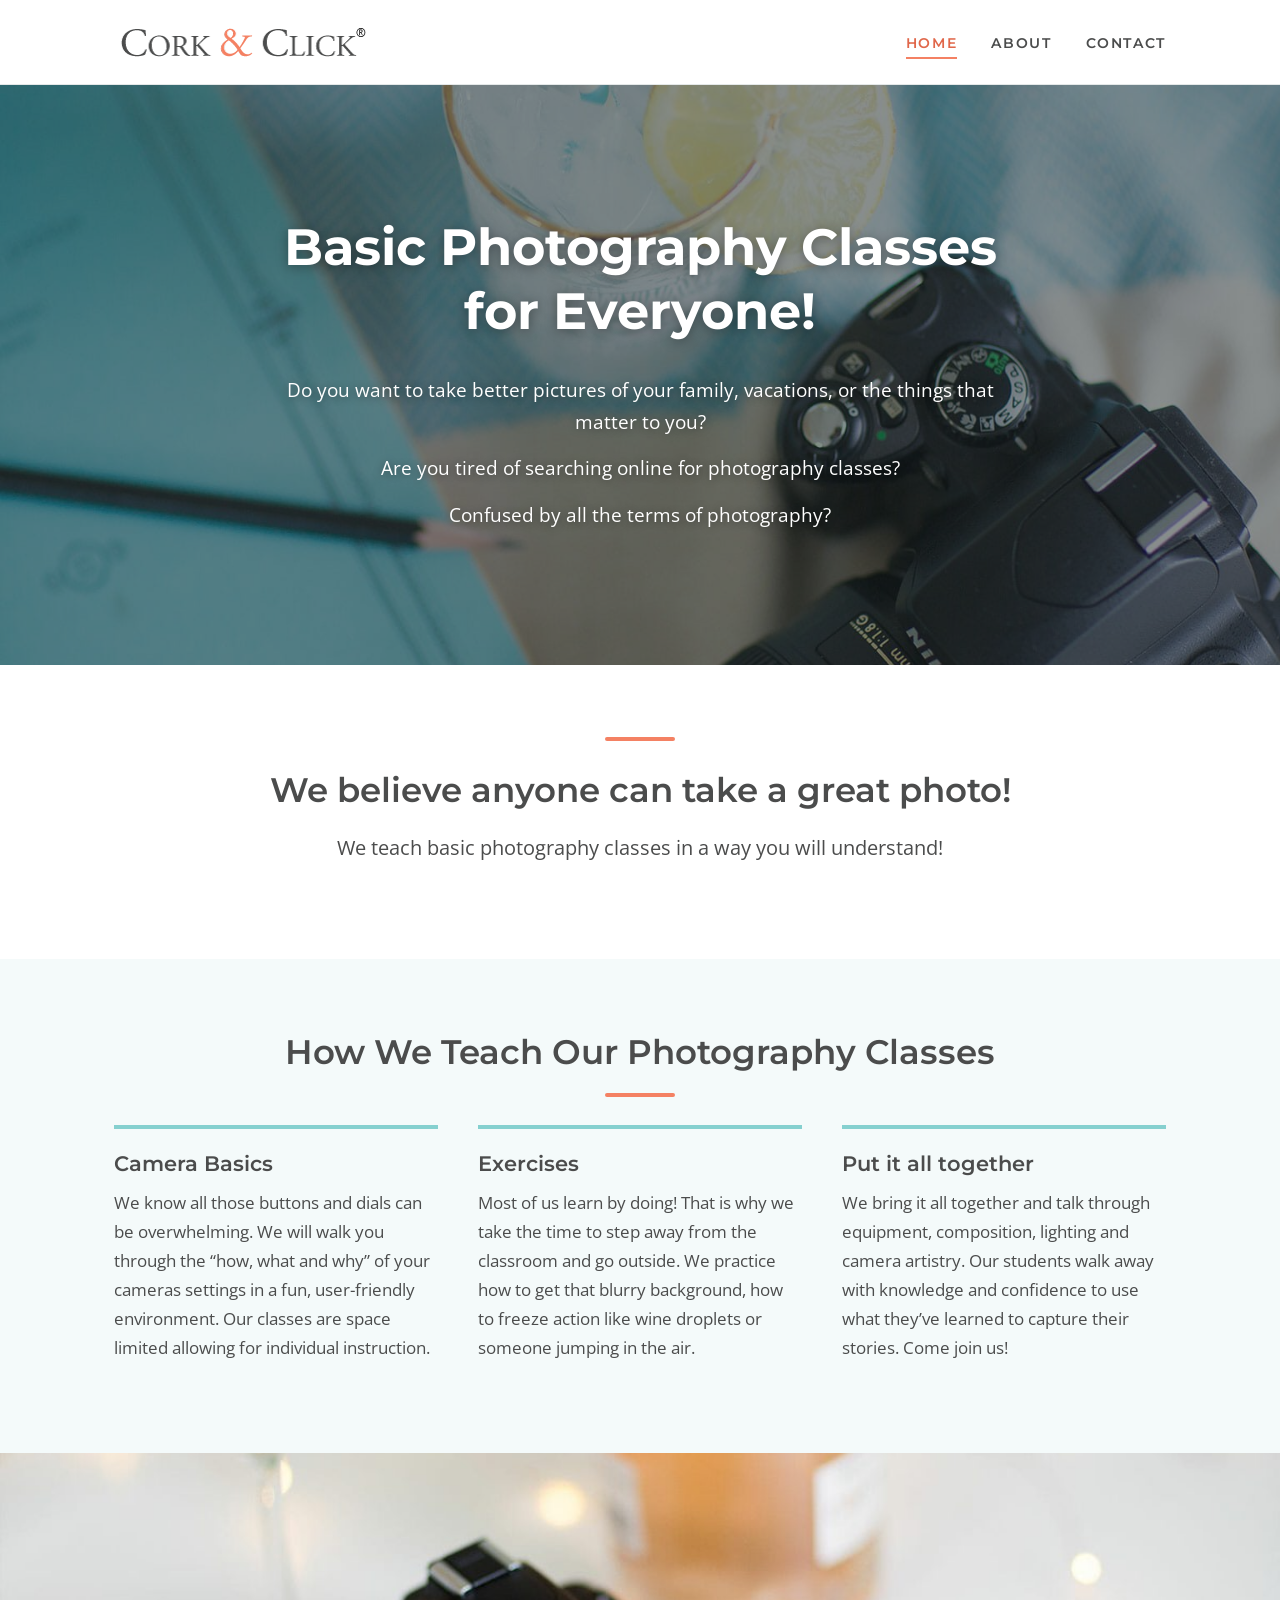
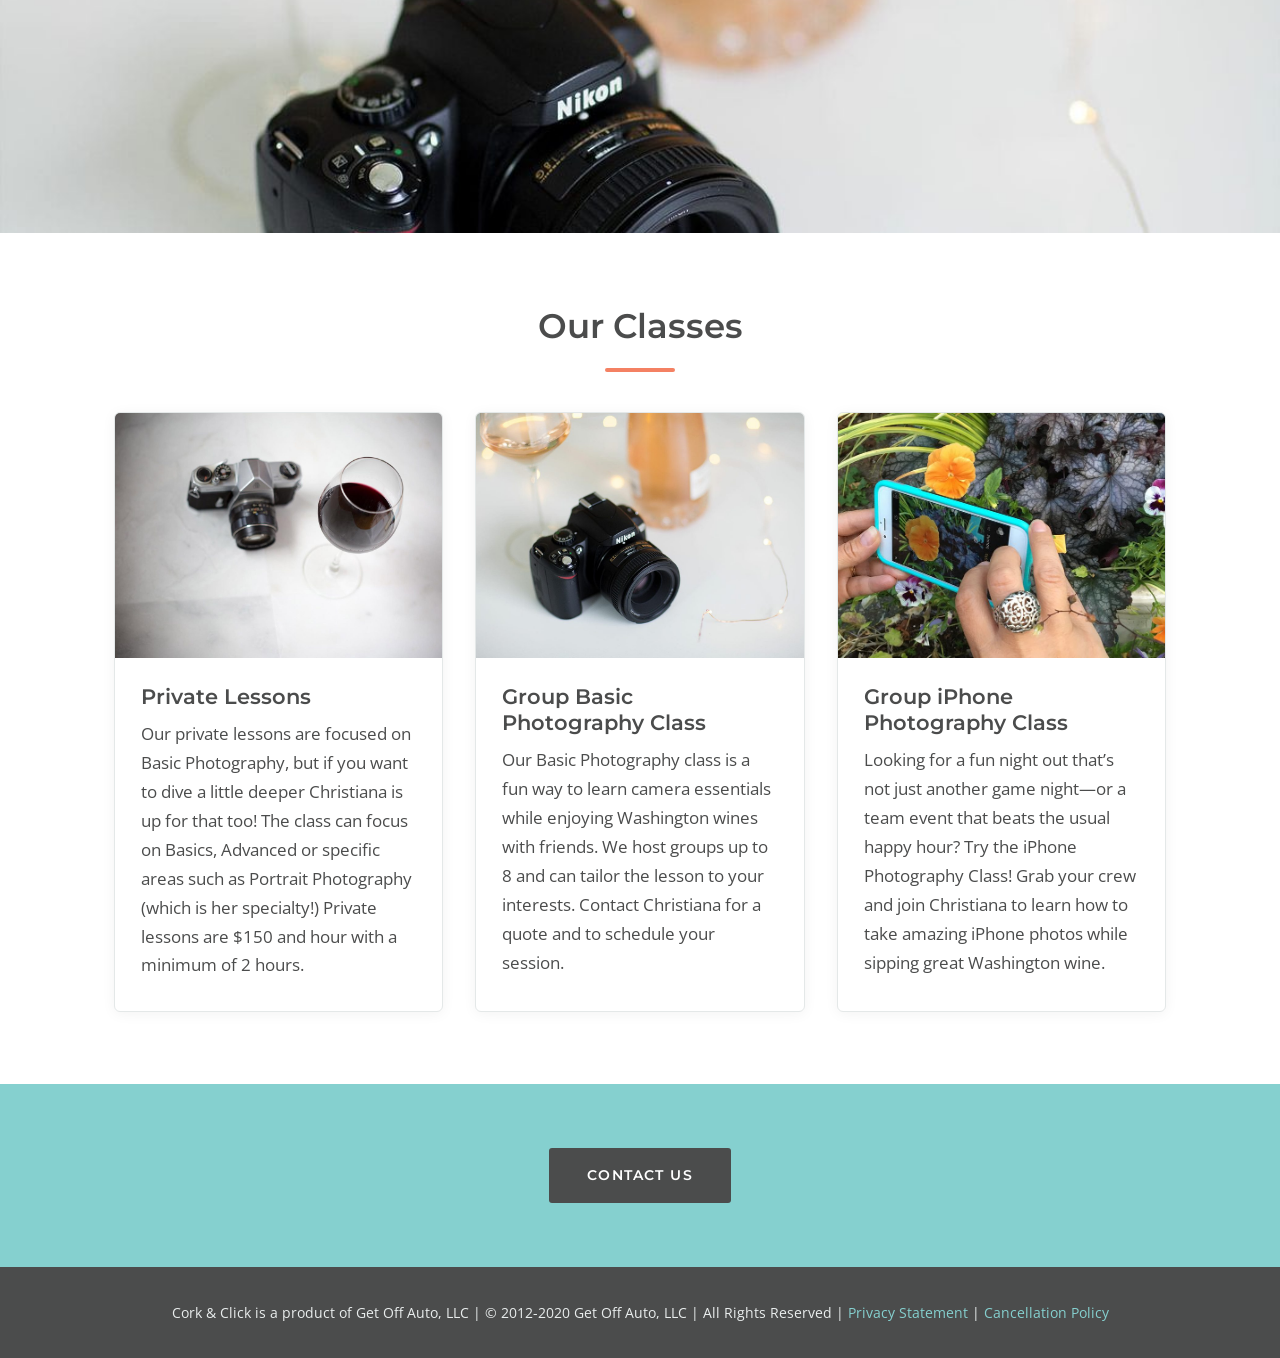
==== index.html @ 8bd44e90 "Add files via upload" ====
<!DOCTYPE html>
<html lang="en">
<head>
<meta charset="utf-8">
<meta name="viewport" content="width=device-width, initial-scale=1">
<title>Cork &amp; Click – Learning Photography should always be this fun!</title>
<meta name="description" content="Basic photography classes for everyone: private lessons, group basic photography and group iPhone photography classes with Washington wine.">
<link rel="icon" type="image/png" href="images/favicon.png">
<link rel="preconnect" href="https://fonts.googleapis.com"><link rel="preconnect" href="https://fonts.gstatic.com" crossorigin><link href="https://fonts.googleapis.com/css2?family=Montserrat:wght@500;600;700&family=Open+Sans:wght@400;600;700&display=swap" rel="stylesheet">
<link rel="stylesheet" href="css/style.css">
</head>
<body>
<a class="skip" href="#content">Skip to content</a>
<header class="site-header"><div class="wrap">
  <a class="logo" href="index.html"><img src="images/CorkandClick_Header_logo.png" width="260" height="45" alt="Cork &amp; Click Logo"></a>
  <button class="nav-toggle" aria-label="Menu" aria-expanded="false" aria-controls="site-nav"><span></span></button>
  <nav class="nav" id="site-nav" aria-label="Main"><ul><li><a href="index.html" aria-current="page">Home</a></li><li><a href="about.html">About</a></li><li><a href="contact.html">Contact</a></li></ul></nav>
</div></header>
<main id="content">

<div class="hero" style="background-image:url(images/Main-Classes-1920.jpg)"><div class="wrap">
  <h1>Basic Photography Classes for Everyone!</h1>
  <p>Do you want to take better pictures of your family, vacations, or the things that matter to you?</p>
  <p>Are you tired of searching online for photography classes?</p>
  <p>Confused by all the terms of photography?</p>
</div></div>

<section class="center"><div class="wrap">
  <span class="accent"></span>
  <h2>We believe anyone can take a great photo!</h2>
  <p class="lead">We teach basic photography classes in a way you will understand!</p>
</div></section>

<section class="tint"><div class="wrap">
  <h2 class="center">How We Teach Our Photography Classes</h2>
  <span class="accent"></span>
  <div class="cols3">
    <div class="col"><h3>Camera Basics</h3><p>We know all those buttons and dials can be overwhelming. We will walk you through the &ldquo;how, what and why&rdquo; of your cameras settings in a fun, user-friendly environment. Our classes are space limited allowing for individual instruction.</p></div>
    <div class="col"><h3>Exercises</h3><p>Most of us learn by doing! That is why we take the time to step away from the classroom and go outside. We practice how to get that blurry background, how to freeze action like wine droplets or someone jumping in the air.</p></div>
    <div class="col"><h3>Put it all together</h3><p>We bring it all together and talk through equipment, composition, lighting and camera artistry. Our students walk away with knowledge and confidence to use what they&rsquo;ve learned to capture their stories. Come join us!</p></div>
  </div>
</div></section>

<div class="photo-band" role="img" aria-label="A camera beside a glass of wine" style="background-image:url(images/HomePage.jpg)"></div>

<section><div class="wrap">
  <h2 class="center">Our Classes</h2>
  <span class="accent"></span>
  <div class="cards">
    <article class="card"><img src="images/Portrait_Wine_Photography.jpg" alt="Vintage film camera next to a glass of red wine" loading="lazy">
      <div class="body"><h3>Private Lessons</h3><p>Our private lessons are focused on Basic Photography, but if you want to dive a little deeper Christiana is up for that too! The class can focus on Basics, Advanced or specific areas such as Portrait Photography (which is her specialty!) Private lessons are $150 and hour with a minimum of 2 hours.</p></div></article>
    <article class="card"><img src="images/HomePage.jpg" alt="Digital camera with wine and string lights" loading="lazy">
      <div class="body"><h3>Group Basic Photography Class</h3><p>Our Basic Photography class is a fun way to learn camera essentials while enjoying Washington wines with friends. We host groups up to 8 and can tailor the lesson to your interests. Contact Christiana for a quote and to schedule your session.</p></div></article>
    <article class="card"><img src="images/iPhone_Backdrop.jpg" alt="Photographing flowers with an iPhone" loading="lazy">
      <div class="body"><h3>Group iPhone Photography Class</h3><p>Looking for a fun night out that&rsquo;s not just another game night&mdash;or a team event that beats the usual happy hour? Try the iPhone Photography Class! Grab your crew and join Christiana to learn how to take amazing iPhone photos while sipping great Washington wine.</p></div></article>
  </div>
</div></section>

<div class="cta"><div class="wrap"><a class="btn" href="contact.html">Contact Us</a></div></div>

</main>
<footer class="site-footer"><div class="wrap"><p>Cork &amp; Click is a product of Get Off Auto, LLC | &copy; 2012-2020 Get Off Auto, LLC | All Rights Reserved | <a href="privacy.html">Privacy Statement</a> | <a href="cancellation.html">Cancellation Policy</a></p></div></footer>
<script src="js/main.js" defer></script>
</body>
</html>
---- css/style.css ----
:root{
  --ink:#4b4c4c; --ink-soft:#6b6c6c; --coral:#f48163; --coral-dark:#e0674a;
  --teal:#85d0cf; --teal-dark:#5fb8b7; --paper:#fff; --tint:#f4fafa; --line:#e4e8e8;
  --max:1100px;
}
*{box-sizing:border-box}
html{scroll-behavior:smooth}
body{margin:0;font-family:"Open Sans",system-ui,-apple-system,"Segoe UI",Roboto,Arial,sans-serif;font-size:17px;line-height:1.7;color:var(--ink);background:var(--paper)}
img{max-width:100%;height:auto;display:block}
a{color:var(--coral-dark);text-decoration:none}
a:hover{text-decoration:underline}
h1,h2,h3,h4{font-family:"Montserrat","Open Sans",system-ui,sans-serif;line-height:1.25;margin:0 0 .6em;color:var(--ink)}
h1{font-size:clamp(2rem,5vw,3.2rem);font-weight:700}
h2{font-size:clamp(1.5rem,3vw,2.1rem);font-weight:600}
h3{font-size:1.3rem;font-weight:600}
p{margin:0 0 1.1em}
.wrap{max-width:var(--max);margin:0 auto;padding:0 24px}
.skip{position:absolute;left:-999px;top:0;background:#fff;padding:8px 12px;z-index:100}
.skip:focus{left:8px;top:8px}

/* header */
.site-header{position:sticky;top:0;z-index:50;background:rgba(255,255,255,.97);border-bottom:1px solid var(--line)}
.site-header .wrap{display:flex;align-items:center;justify-content:space-between;min-height:84px}
.logo img{width:260px;height:auto}
.nav ul{list-style:none;margin:0;padding:0;display:flex;gap:34px}
.nav a{font-family:"Montserrat",sans-serif;font-weight:600;font-size:.85rem;letter-spacing:.12em;text-transform:uppercase;color:var(--ink);padding:6px 0;border-bottom:2px solid transparent}
.nav a:hover,.nav a[aria-current="page"]{color:var(--coral-dark);border-bottom-color:var(--coral);text-decoration:none}
.nav-toggle{display:none;background:none;border:0;padding:8px;cursor:pointer}
.nav-toggle span,.nav-toggle span::before,.nav-toggle span::after{display:block;width:26px;height:2px;background:var(--ink);position:relative;content:""}
.nav-toggle span::before{position:absolute;top:-8px}.nav-toggle span::after{position:absolute;top:8px}
@media(max-width:760px){
  .logo img{width:200px}
  .nav-toggle{display:block}
  .nav{display:none;position:absolute;left:0;right:0;top:100%;background:#fff;border-bottom:1px solid var(--line)}
  .nav.open{display:block}
  .nav ul{flex-direction:column;gap:0;padding:8px 24px 16px}
  .nav a{display:block;padding:12px 0;border-bottom:1px solid var(--line)}
}

/* hero */
.hero{position:relative;color:#fff;text-align:center;background:#333 center/cover no-repeat fixed;padding:130px 0 120px}
.hero::before{content:"";position:absolute;inset:0;background:rgba(30,40,40,.52)}
.hero .wrap{position:relative;max-width:820px}
.hero h1{color:#fff;text-shadow:0 2px 12px rgba(0,0,0,.35)}
.hero p{font-size:1.2rem;margin-bottom:.7em;text-shadow:0 1px 8px rgba(0,0,0,.4)}
@media(max-width:900px){.hero{background-attachment:scroll;padding:90px 0 80px}}

section{padding:72px 0}
.center{text-align:center}
.lead{font-size:1.25rem;max-width:760px;margin-left:auto;margin-right:auto}
.tint{background:var(--tint)}
.accent{display:block;width:70px;height:4px;background:var(--coral);margin:0 auto 28px;border-radius:2px}

.cols3{display:grid;grid-template-columns:repeat(3,1fr);gap:40px}
.cols3 .col{padding-top:22px;border-top:4px solid var(--teal)}
@media(max-width:860px){.cols3{grid-template-columns:1fr;gap:28px}}

.photo-band{height:380px;background:center 40%/cover no-repeat}
@media(max-width:900px){.photo-band{background-attachment:scroll;height:260px}}

.cards{display:grid;grid-template-columns:repeat(3,1fr);gap:32px;margin-top:40px}
.card{background:#fff;border:1px solid var(--line);border-radius:6px;overflow:hidden;box-shadow:0 2px 14px rgba(0,0,0,.05);display:flex;flex-direction:column}
.card img{aspect-ratio:4/3;object-fit:cover;width:100%}
.card .body{padding:26px 26px 12px}
.card h3{margin-bottom:.5em}
@media(max-width:900px){.cards{grid-template-columns:1fr}}

.btn{display:inline-block;background:var(--coral);color:#fff;font-family:"Montserrat",sans-serif;font-weight:600;letter-spacing:.1em;text-transform:uppercase;font-size:.9rem;padding:15px 38px;border:0;border-radius:3px;cursor:pointer;transition:background .2s}
.btn:hover{background:var(--coral-dark);text-decoration:none;color:#fff}
.cta{background:var(--teal);text-align:center;padding:64px 0}
.cta .btn{background:var(--ink)}.cta .btn:hover{background:#2f3030}

/* about */
.about{display:grid;grid-template-columns:minmax(260px,420px) 1fr;gap:56px;align-items:center}
.fader{position:relative;aspect-ratio:2/3;border-radius:6px;overflow:hidden;box-shadow:0 6px 24px rgba(0,0,0,.15)}
.fader img{position:absolute;inset:0;width:100%;height:100%;object-fit:cover;opacity:0;animation:fade 15s infinite}
.fader img:nth-child(1){animation-delay:0s}.fader img:nth-child(2){animation-delay:5s}.fader img:nth-child(3){animation-delay:10s}
@keyframes fade{0%{opacity:0}6%{opacity:1}33%{opacity:1}39%{opacity:0}100%{opacity:0}}
@media(prefers-reduced-motion:reduce){.fader img{animation:none}.fader img:first-child{opacity:1}}
.eyebrow{font-family:"Montserrat",sans-serif;text-transform:uppercase;letter-spacing:.2em;font-size:.8rem;color:var(--coral-dark);font-weight:600;margin-bottom:.6em}
@media(max-width:860px){.about{grid-template-columns:1fr;gap:32px}.fader{max-width:420px;margin:0 auto;width:100%}}

/* contact */
.contact-grid{display:grid;grid-template-columns:1fr 1fr;gap:56px;align-items:start}
@media(max-width:860px){.contact-grid{grid-template-columns:1fr}}
form label{display:block;font-weight:600;margin:0 0 6px;font-size:.95rem}
form .req{color:var(--coral-dark);font-weight:400;font-size:.85rem}
form .field{margin-bottom:20px}
input[type=text],input[type=email],select,textarea{width:100%;font:inherit;color:var(--ink);padding:12px 14px;border:1px solid #cfd6d6;border-radius:3px;background:#fff}
input:focus,select:focus,textarea:focus{outline:2px solid var(--teal);border-color:var(--teal)}
textarea{min-height:150px;resize:vertical}
.hp{position:absolute;left:-9999px}
.contact-img{border-radius:6px;box-shadow:0 6px 24px rgba(0,0,0,.12)}

/* text pages & posts */
.narrow{max-width:800px}
.page-title{padding:56px 0 8px;text-align:center}
.legal h3{margin-top:1.8em}
.legal address{font-style:normal;margin-bottom:1em}
.post-hero{border-radius:6px;margin:0 0 32px;width:100%}
.post h3{margin-top:1.6em}
.post figure{margin:28px 0}
.post figure img{border-radius:4px;width:100%}
.post .gallery{display:grid;grid-template-columns:repeat(3,1fr);gap:14px;margin:28px 0}
.post .gallery img{aspect-ratio:4/3;object-fit:cover;width:100%;border-radius:4px}
@media(max-width:700px){.post .gallery{grid-template-columns:1fr}}

/* footer */
.site-footer{background:var(--ink);color:#e9eded;padding:34px 0;font-size:.88rem;text-align:center}
.site-footer a{color:var(--teal)}
.site-footer p{margin:0}
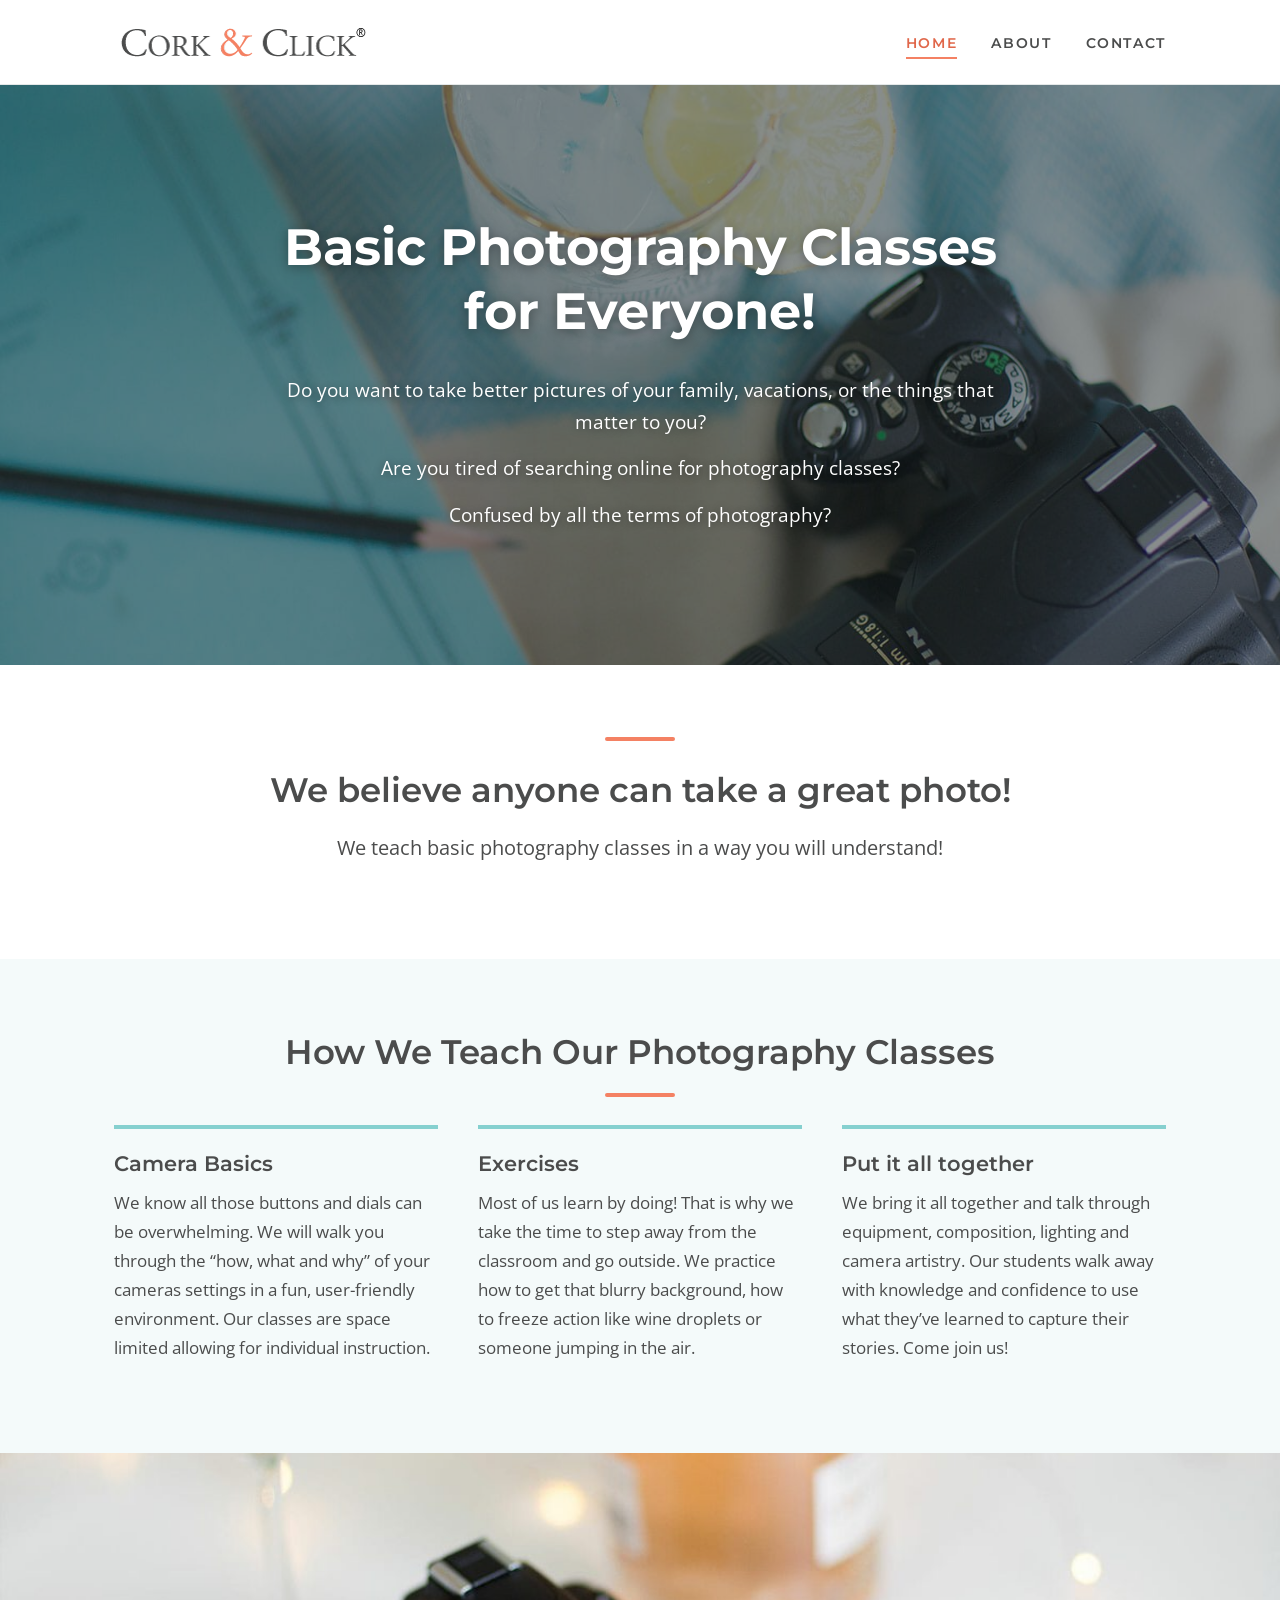
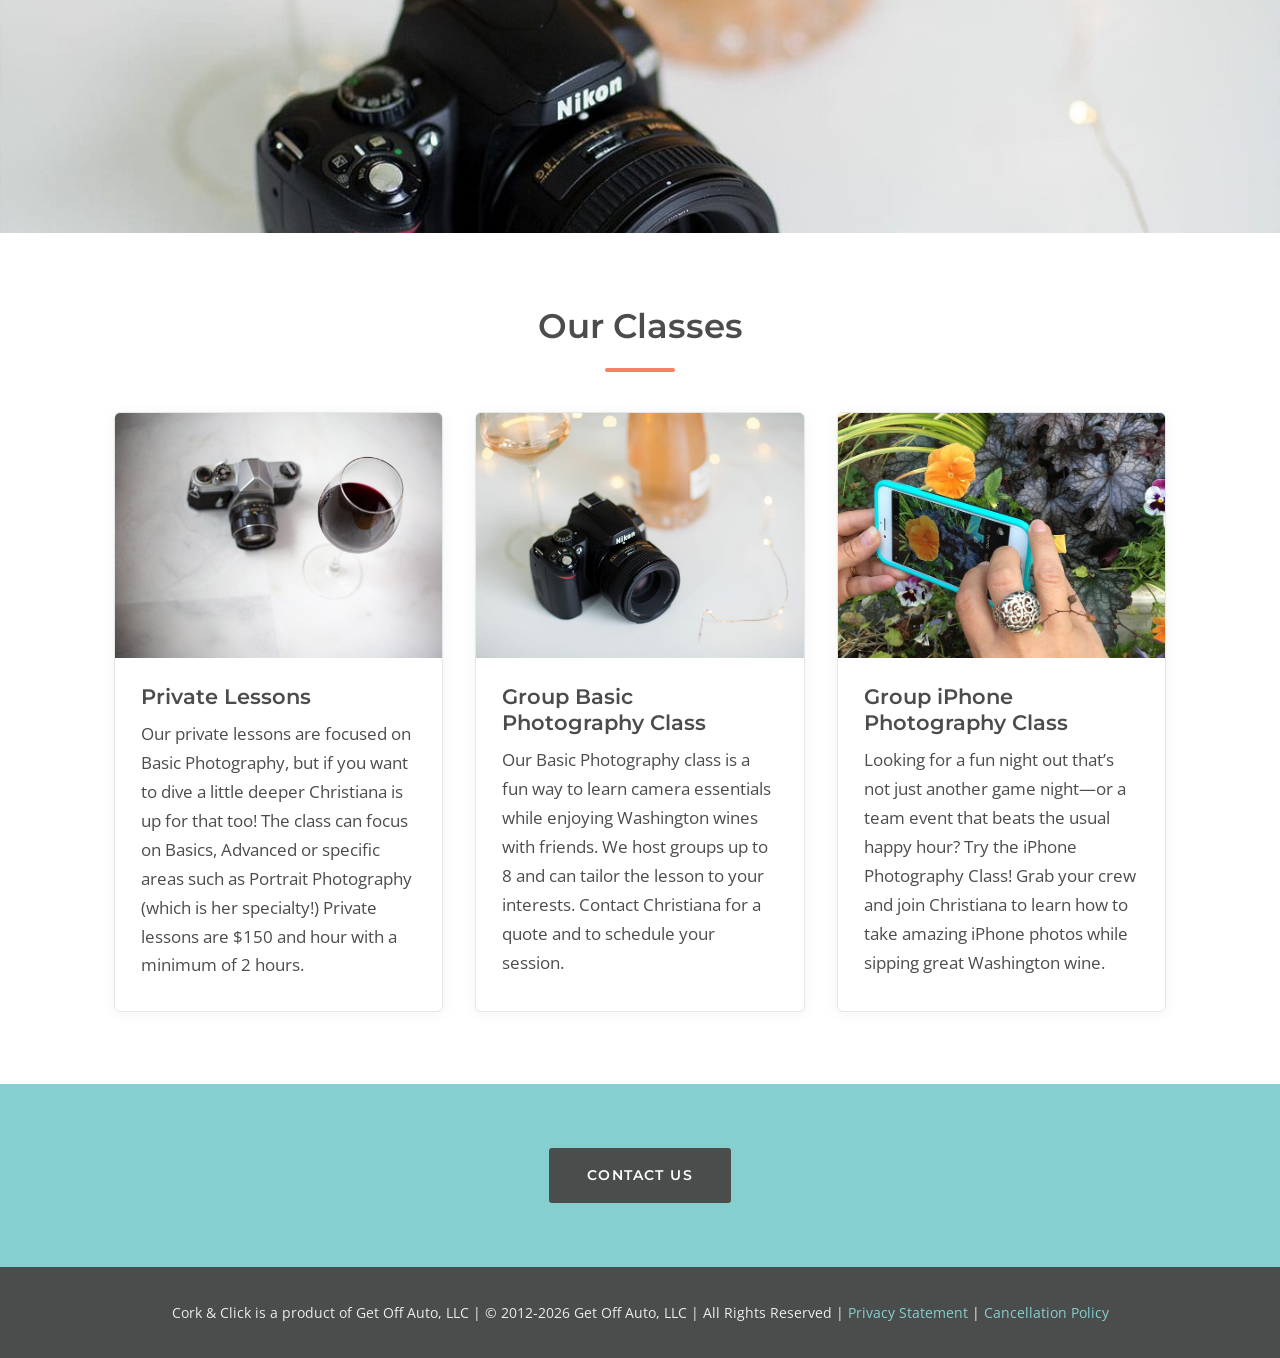
==== commit 43ceac27: "Update copyright year in footer to 2026" ====
--- a/index.html
+++ b/index.html
@@ -59,7 +59,7 @@
 <div class="cta"><div class="wrap"><a class="btn" href="contact.html">Contact Us</a></div></div>
 
 </main>
-<footer class="site-footer"><div class="wrap"><p>Cork &amp; Click is a product of Get Off Auto, LLC | &copy; 2012-2020 Get Off Auto, LLC | All Rights Reserved | <a href="privacy.html">Privacy Statement</a> | <a href="cancellation.html">Cancellation Policy</a></p></div></footer>
+<footer class="site-footer"><div class="wrap"><p>Cork &amp; Click is a product of Get Off Auto, LLC | &copy; 2012-2026 Get Off Auto, LLC | All Rights Reserved | <a href="privacy.html">Privacy Statement</a> | <a href="cancellation.html">Cancellation Policy</a></p></div></footer>
 <script src="js/main.js" defer></script>
 </body>
 </html>
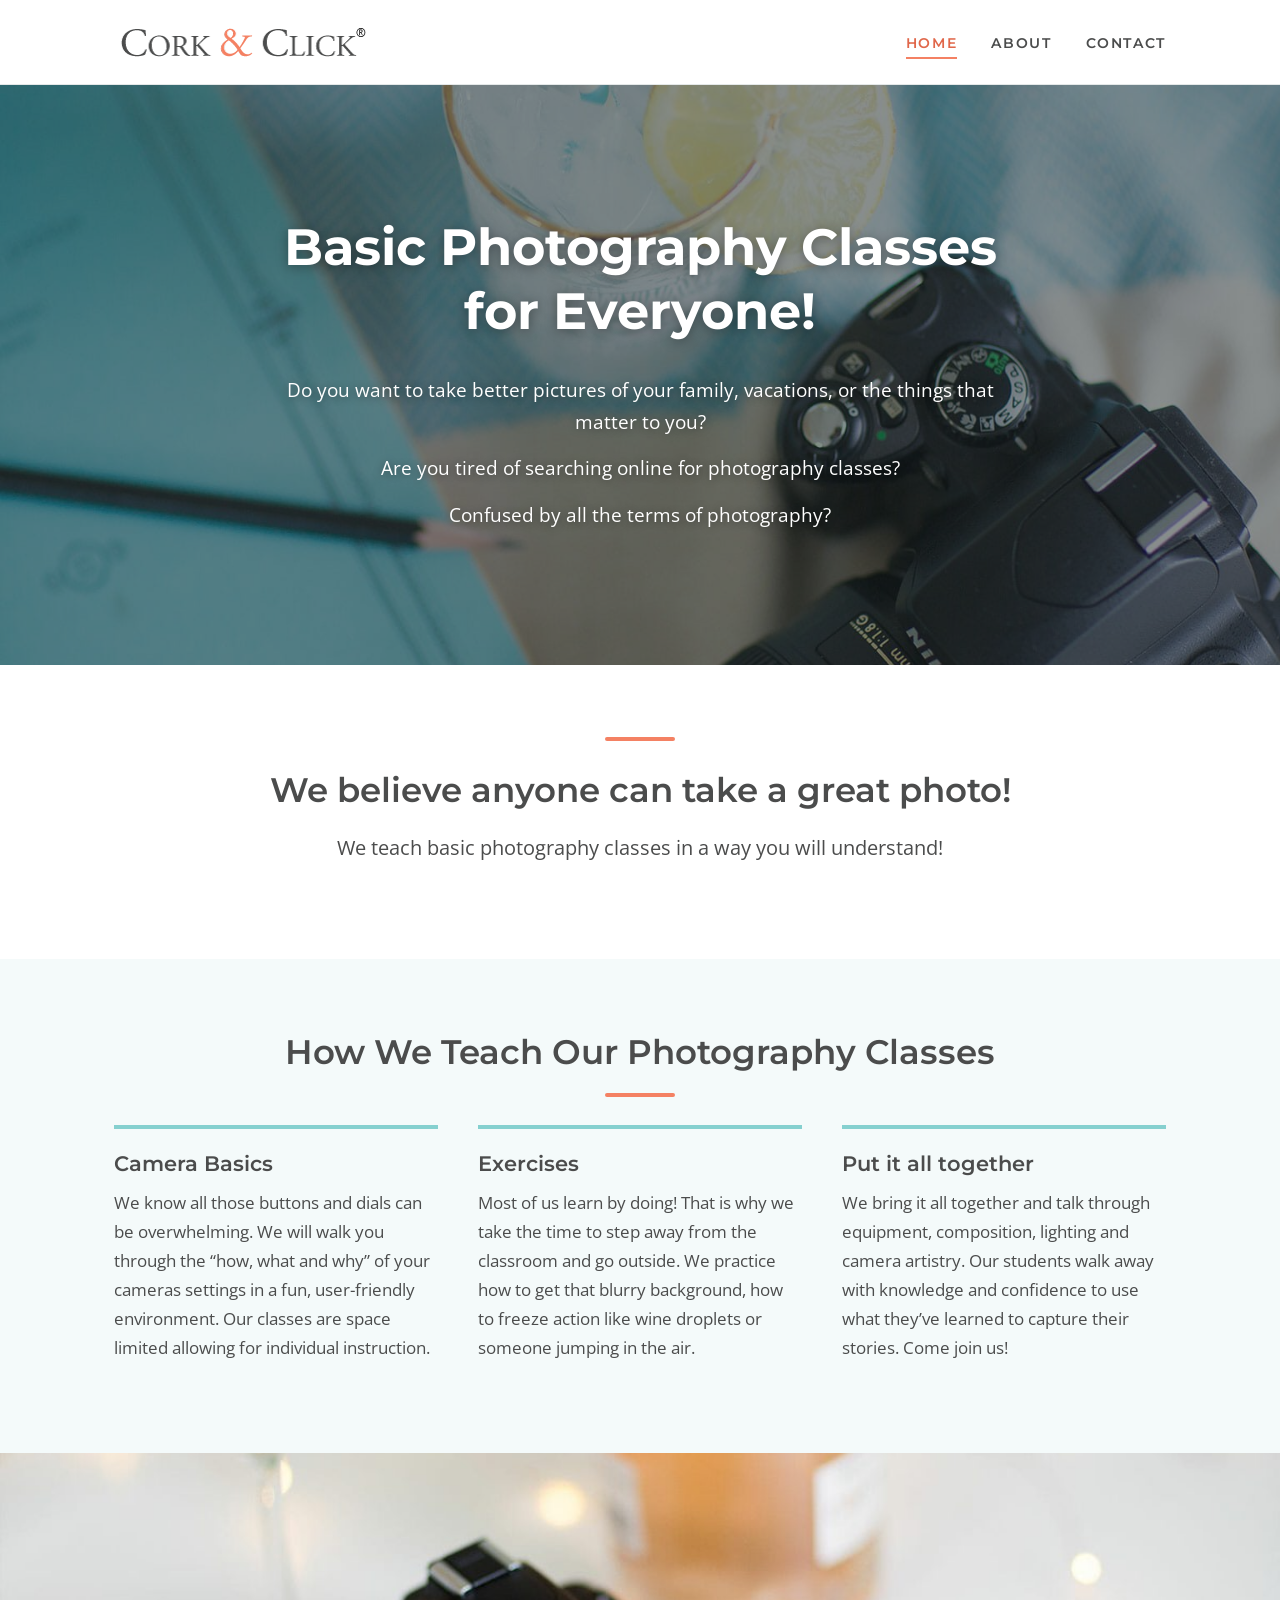
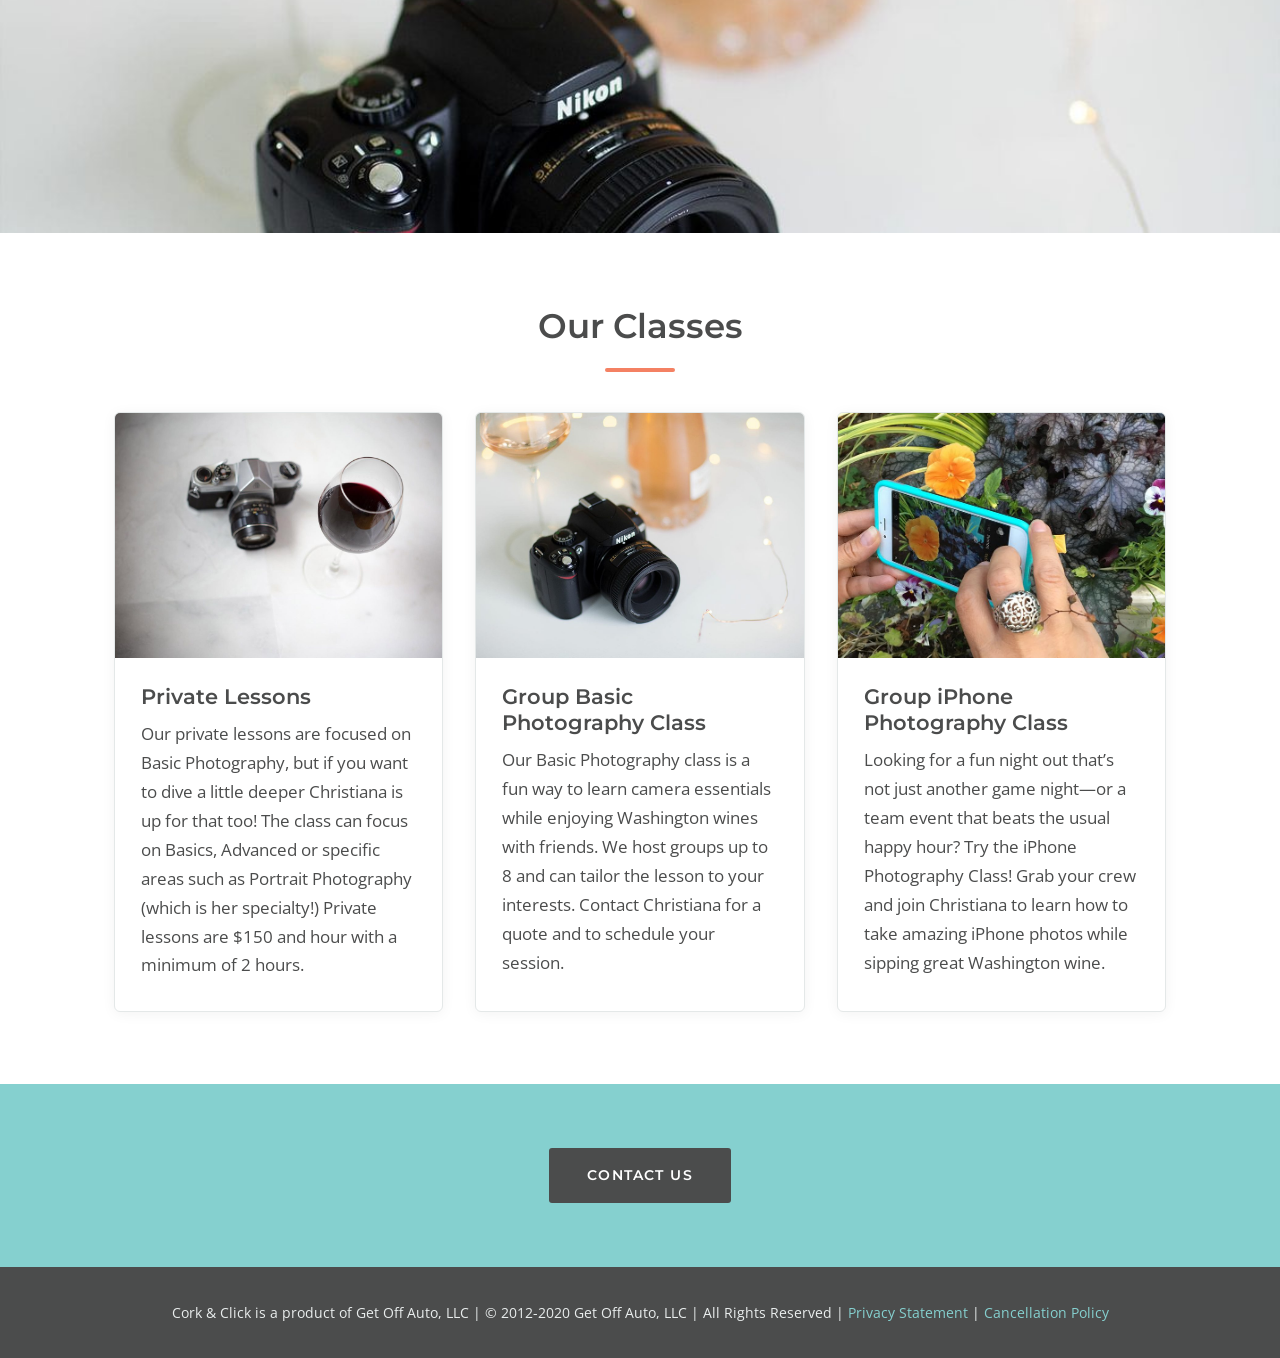
==== commit bf92caff: "Add files via upload" ====
--- a/index.html
+++ b/index.html
@@ -59,7 +59,7 @@
 <div class="cta"><div class="wrap"><a class="btn" href="contact.html">Contact Us</a></div></div>
 
 </main>
-<footer class="site-footer"><div class="wrap"><p>Cork &amp; Click is a product of Get Off Auto, LLC | &copy; 2012-2026 Get Off Auto, LLC | All Rights Reserved | <a href="privacy.html">Privacy Statement</a> | <a href="cancellation.html">Cancellation Policy</a></p></div></footer>
+<footer class="site-footer"><div class="wrap"><p>Cork &amp; Click is a product of Get Off Auto, LLC | &copy; 2012-2020 Get Off Auto, LLC | All Rights Reserved | <a href="privacy.html">Privacy Statement</a> | <a href="cancellation.html">Cancellation Policy</a></p></div></footer>
 <script src="js/main.js" defer></script>
 </body>
 </html>
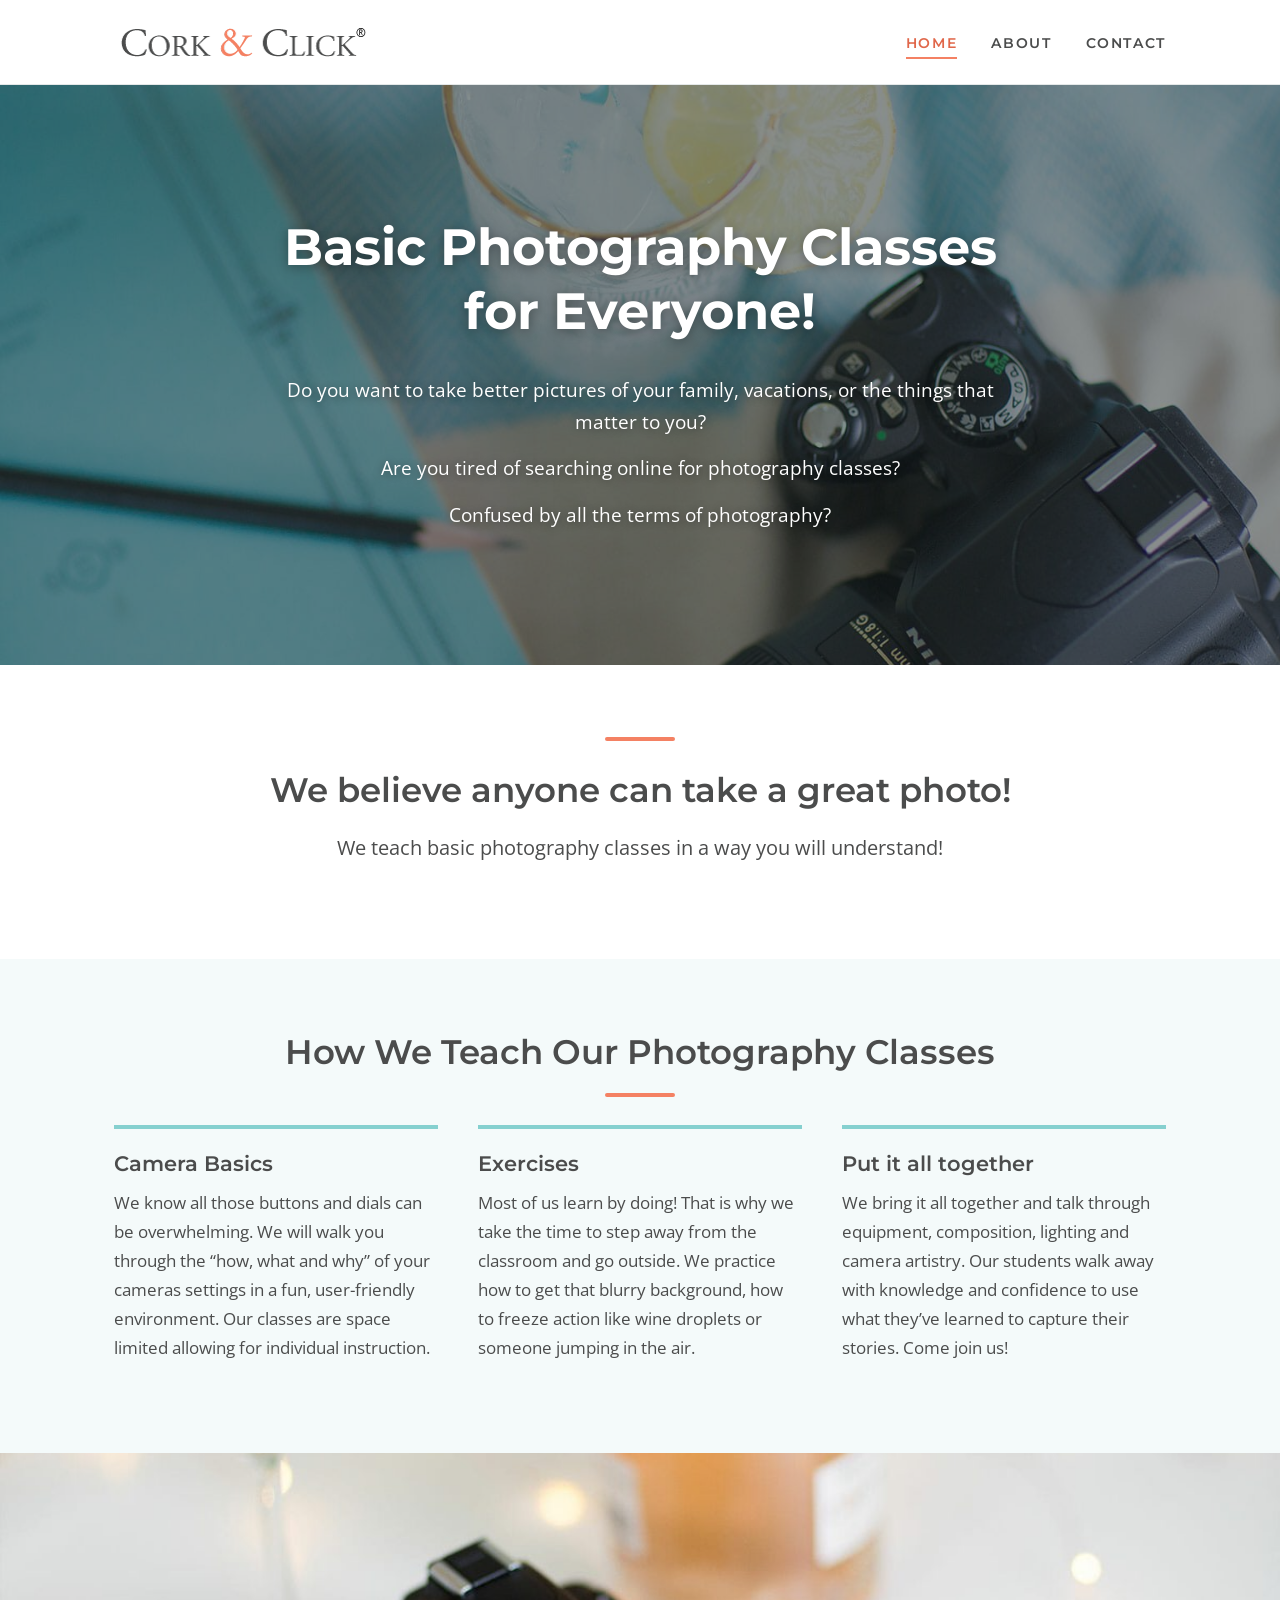
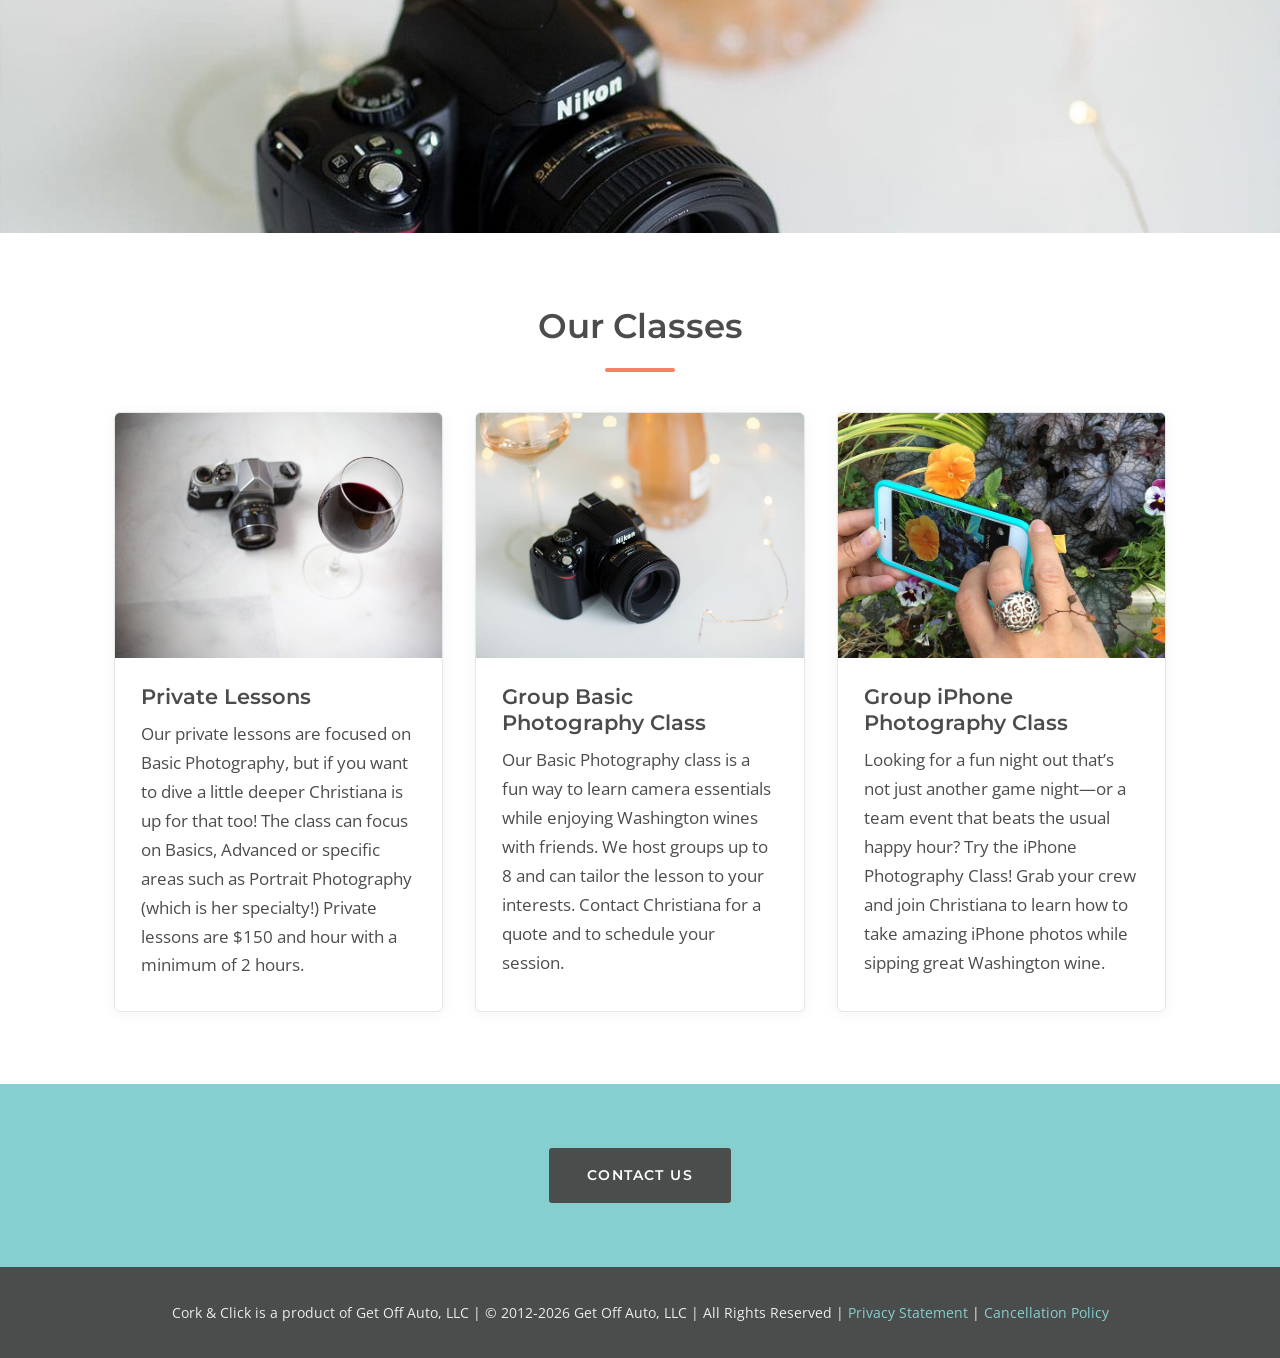
==== commit 79198813: "Update copyright year in footer to 2026" ====
--- a/index.html
+++ b/index.html
@@ -59,7 +59,7 @@
 <div class="cta"><div class="wrap"><a class="btn" href="contact.html">Contact Us</a></div></div>
 
 </main>
-<footer class="site-footer"><div class="wrap"><p>Cork &amp; Click is a product of Get Off Auto, LLC | &copy; 2012-2020 Get Off Auto, LLC | All Rights Reserved | <a href="privacy.html">Privacy Statement</a> | <a href="cancellation.html">Cancellation Policy</a></p></div></footer>
+<footer class="site-footer"><div class="wrap"><p>Cork &amp; Click is a product of Get Off Auto, LLC | &copy; 2012-2026 Get Off Auto, LLC | All Rights Reserved | <a href="privacy.html">Privacy Statement</a> | <a href="cancellation.html">Cancellation Policy</a></p></div></footer>
 <script src="js/main.js" defer></script>
 </body>
 </html>
